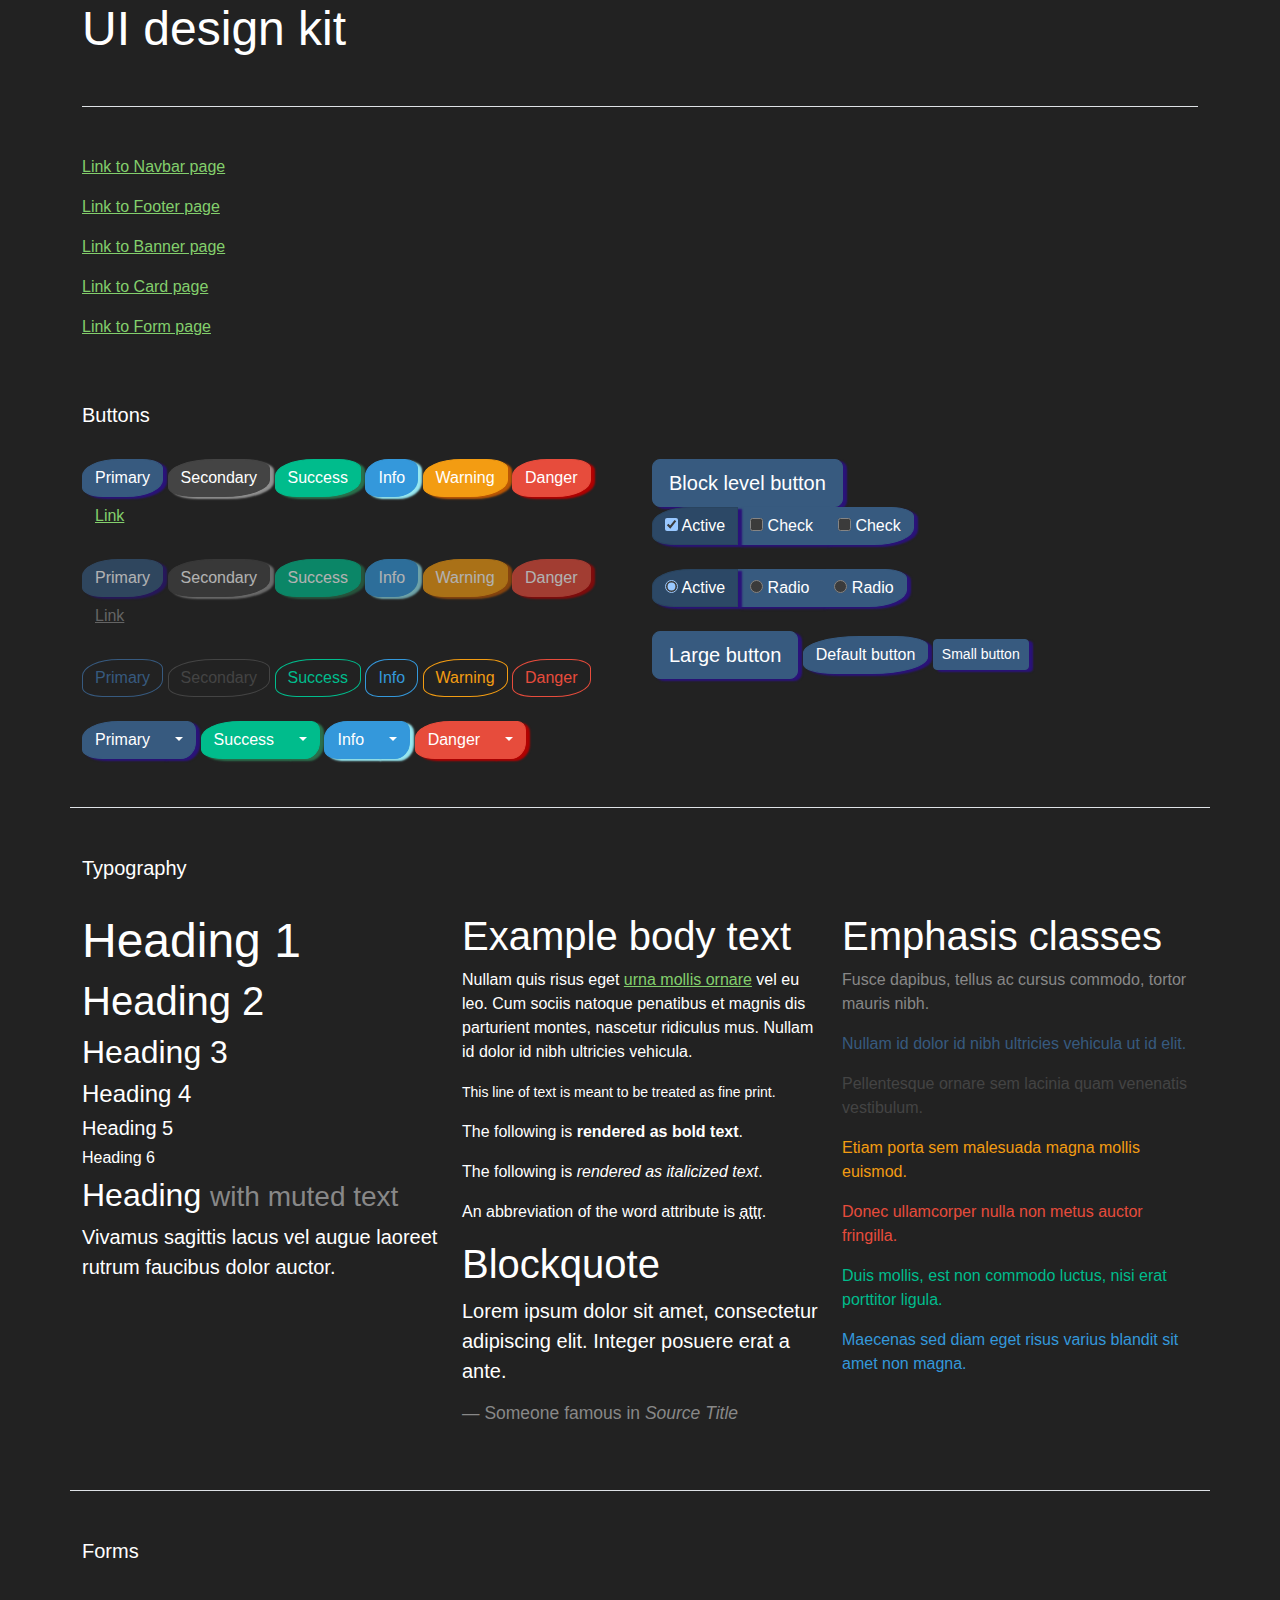
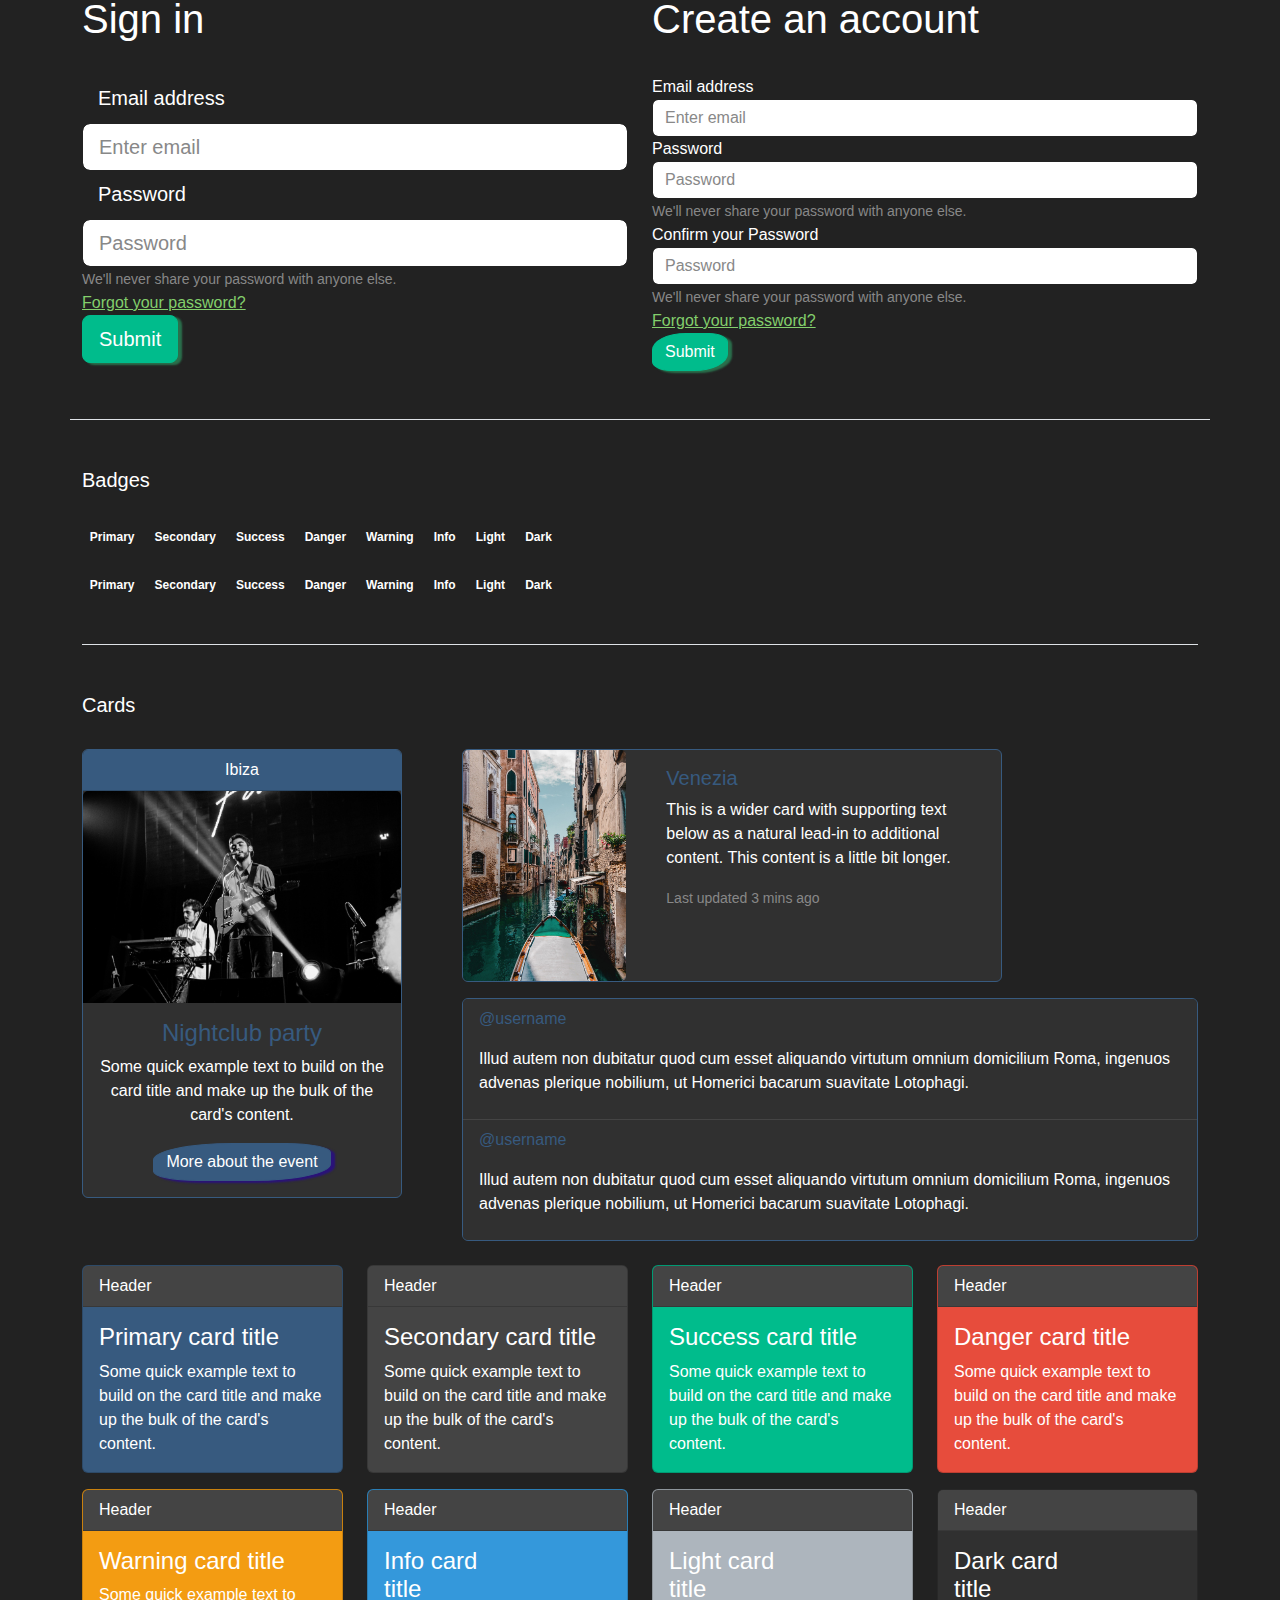
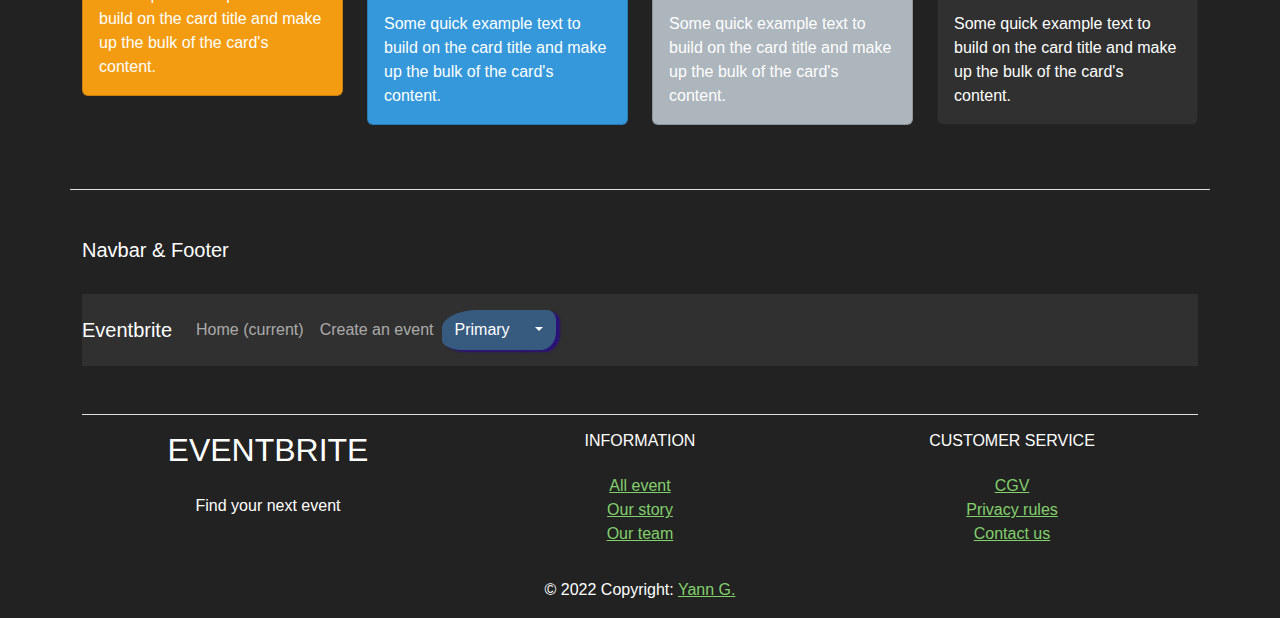
==== view/index.html @ db63cd7d "pushh" ====
<!DOCTYPE html>
<html>
  <head>
    <meta charset="utf-8">
    <meta name="viewport" content="width=device-width, initial-scale=1, shrink-to-fit=no">

    <link rel="stylesheet" href="../style/bootstrap.css">
    
    <script src="https://code.jquery.com/jquery-3.5.1.slim.min.js" integrity="sha384-DfXdz2htPH0lsSSs5nCTpuj/zy4C+OGpamoFVy38MVBnE+IbbVYUew+OrCXaRkfj" crossorigin="anonymous"></script>
    <script src="https://cdn.jsdelivr.net/npm/bootstrap@4.5.3/dist/js/bootstrap.bundle.min.js" integrity="sha384-ho+j7jyWK8fNQe+A12Hb8AhRq26LrZ/JpcUGGOn+Y7RsweNrtN/tE3MoK7ZeZDyx" crossorigin="anonymous"></script>
  </head>
  <body>
    <div class="container">
      <h1 class="border-bottom pb-5 mb-5">UI design kit</h1>

      <div class="row">
        <ul><a href="../view/navbar.html">Link to Navbar page</a></ul>
        <ul><a href="../view/footer.html">Link to Footer page</a></ul>
        <ul><a href="../view/banner.html">Link to Banner page</a></ul>
        <ul><a href="../view/card.html">Link to Card page</a></ul>
        <ul><a href="../view/authentification_form.html">Link to Form page</a></ul>
      </div><br><br>

      <h5>Buttons</h5><br>
      <div class="row border-bottom pb-5 mb-5">
        <div id="button" class="col-6">
              <button type="button" class="btn btn-primary">Primary</button>
              <button type="button" class="btn btn-secondary">Secondary</button>
              <button type="button" class="btn btn-success">Success</button>
              <button type="button" class="btn btn-info">Info</button>
              <button type="button" class="btn btn-warning">Warning</button>
              <button type="button" class="btn btn-danger">Danger</button>
              <button type="button" class="btn btn-link">Link</button>

              <br><br>

              <button type="button" class="btn btn-primary disabled">Primary</button>
              <button type="button" class="btn btn-secondary disabled">Secondary</button>
              <button type="button" class="btn btn-success disabled">Success</button>
              <button type="button" class="btn btn-info disabled">Info</button>
              <button type="button" class="btn btn-warning disabled">Warning</button>
              <button type="button" class="btn btn-danger disabled">Danger</button>
              <button type="button" class="btn btn-link disabled">Link</button>

              <br><br>

              <button type="button" class="btn btn-outline-primary">Primary</button>
              <button type="button" class="btn btn-outline-secondary">Secondary</button>
              <button type="button" class="btn btn-outline-success">Success</button>
              <button type="button" class="btn btn-outline-info">Info</button>
              <button type="button" class="btn btn-outline-warning">Warning</button>
              <button type="button" class="btn btn-outline-danger">Danger</button>

              <br><br>

              <div class="btn-group" role="group" aria-label="Button group with nested dropdown">
                <button type="button" class="btn btn-primary">Primary</button>
                <div class="btn-group" role="group">
                  <button id="btnGroupDrop1" type="button" class="btn btn-primary dropdown-toggle" data-toggle="dropdown" aria-haspopup="true" aria-expanded="false"></button>
                  <div class="dropdown-menu" aria-labelledby="btnGroupDrop1">
                    <a class="dropdown-item" href="#">Dropdown link</a>
                    <a class="dropdown-item" href="#">Dropdown link</a>
                  </div>
                </div>
              </div>
              
              <div class="btn-group" role="group" aria-label="Button group with nested dropdown">
                <button type="button" class="btn btn-success">Success</button>
                <div class="btn-group" role="group">
                  <button id="btnGroupDrop2" type="button" class="btn btn-success dropdown-toggle" data-toggle="dropdown" aria-haspopup="true" aria-expanded="false"></button>
                  <div class="dropdown-menu" aria-labelledby="btnGroupDrop2">
                    <a class="dropdown-item" href="#">Dropdown link</a>
                    <a class="dropdown-item" href="#">Dropdown link</a>
                  </div>
                </div>
              </div>
              
              <div class="btn-group" role="group" aria-label="Button group with nested dropdown">
                <button type="button" class="btn btn-info">Info</button>
                <div class="btn-group" role="group">
                  <button id="btnGroupDrop3" type="button" class="btn btn-info dropdown-toggle" data-toggle="dropdown" aria-haspopup="true" aria-expanded="false"></button>
                  <div class="dropdown-menu" aria-labelledby="btnGroupDrop3">
                    <a class="dropdown-item" href="#">Dropdown link</a>
                    <a class="dropdown-item" href="#">Dropdown link</a>
                  </div>
                </div>
              </div>
              
              <div class="btn-group" role="group" aria-label="Button group with nested dropdown">
                <button type="button" class="btn btn-danger">Danger</button>
                <div class="btn-group" role="group">
                  <button id="btnGroupDrop4" type="button" class="btn btn-danger dropdown-toggle" data-toggle="dropdown" aria-haspopup="true" aria-expanded="false"></button>
                  <div class="dropdown-menu" aria-labelledby="btnGroupDrop4">
                    <a class="dropdown-item" href="#">Dropdown link</a>
                    <a class="dropdown-item" href="#">Dropdown link</a>
                  </div>
                </div>
              </div>

              <br>
        </div>

        <div id="button" class="col-6">
          <button type="button" class="btn btn-primary btn-lg btn-block">Block level button</button><br>

          <div class="btn-group btn-group-toggle" data-toggle="buttons">
            <label class="btn btn-primary active">
              <input type="checkbox" checked="" autocomplete="off"> Active
            </label>
            <label class="btn btn-primary">
              <input type="checkbox" autocomplete="off"> Check
            </label>
            <label class="btn btn-primary">
              <input type="checkbox" autocomplete="off"> Check
            </label>
          </div><br><br>

          <div class="btn-group btn-group-toggle" data-toggle="buttons">
            <label class="btn btn-primary active">
              <input type="radio" name="options" id="option1" autocomplete="off" checked=""> Active
            </label>
            <label class="btn btn-primary">
              <input type="radio" name="options" id="option2" autocomplete="off"> Radio
            </label>
            <label class="btn btn-primary">
              <input type="radio" name="options" id="option3" autocomplete="off"> Radio
            </label>
          </div><br><br>

          <button type="button" class="btn btn-primary btn-lg">Large button</button>
              <button type="button" class="btn btn-primary">Default button</button>
              <button type="button" class="btn btn-primary btn-sm">Small button</button>


        </div>
      </div>

      <h5>Typography</h5><br>
      <div class="row border-bottom pb-5 mb-5">
        <div class="col-4">
          <h1>Heading 1</h1>
          <h2>Heading 2</h2>
          <h3>Heading 3</h3>
          <h4>Heading 4</h4>
          <h5>Heading 5</h5>
          <h6>Heading 6</h6>
          <h3>Heading <small class="text-muted">with muted text</small></h3>
          <p class="lead">Vivamus sagittis lacus vel augue laoreet rutrum faucibus dolor auctor.</p>
        </div>

        <div class="col-4">
          <h2>Example body text</h2>
          <p>Nullam quis risus eget <a href="#">urna mollis ornare</a> vel eu leo. Cum sociis natoque penatibus et magnis dis parturient montes, nascetur ridiculus mus. Nullam id dolor id nibh ultricies vehicula.</p>
          <p><small>This line of text is meant to be treated as fine print.</small></p>
          <p>The following is <strong>rendered as bold text</strong>.</p>
          <p>The following is <em>rendered as italicized text</em>.</p>
          <p>An abbreviation of the word attribute is <abbr title="attribute">attr</abbr>.</p>

          <h2>Blockquote</h2>
          <blockquote class="blockquote">
            <p class="mb-0">Lorem ipsum dolor sit amet, consectetur adipiscing elit. Integer posuere erat a ante.</p><br>
            <footer class="blockquote-footer">Someone famous in <cite title="Source Title">Source Title</cite></footer>
          </blockquote>
        </div>

        <div class="col-4">
          <h2>Emphasis classes</h2>
          <p class="text-muted">Fusce dapibus, tellus ac cursus commodo, tortor mauris nibh.</p>
          <p class="text-primary">Nullam id dolor id nibh ultricies vehicula ut id elit.</p>
          <p class="text-secondary">Pellentesque ornare sem lacinia quam venenatis vestibulum.</p>
          <p class="text-warning">Etiam porta sem malesuada magna mollis euismod.</p>
          <p class="text-danger">Donec ullamcorper nulla non metus auctor fringilla.</p>
          <p class="text-success">Duis mollis, est non commodo luctus, nisi erat porttitor ligula.</p>
          <p class="text-info">Maecenas sed diam eget risus varius blandit sit amet non magna.</p>
        </div>
      </div>

      <h5>Forms</h5><br>
      <div class="row border-bottom pb-5 mb-5">
        <form class="col-6">
          <h2>Sign in</h2><br>
            <fieldset>
              <div class="form-group">
                <label for="exampleInputEmail1" class="form-control-lg">Email address</label>
                <input type="email" class="form-control form-control-lg" id="exampleInputEmail1" aria-describedby="emailHelp" placeholder="Enter email">
              </div>
              <div class="form-group">
                <label for="exampleInputPassword1" class="form-control-lg">Password</label>
                <input type="password" class="form-control form-control-lg" id="exampleInputPassword1" placeholder="Password">
                <small id="emailHelp" class="form-text text-muted">We'll never share your password with anyone else.</small>
              </div>
              <div class="form-group">
                <a href="#!">Forgot your password?</a>
              </div>
              <div class="form-group">
              <button type="submit" class="btn btn-success btn-lg">Submit</button>
              </div>
            </fieldset>
          </form>

          <form class="col-6">
            <h2>Create an account</h2><br>
              <fieldset>
                <div class="form-group">
                  <label for="exampleInputEmail1">Email address</label>
                  <input type="email" class="form-control form-control" id="exampleInputEmail1" aria-describedby="emailHelp" placeholder="Enter email">
                </div>
                <div class="form-group">
                  <label for="exampleInputPassword1">Password</label>
                  <input type="password" class="form-control form-control" id="exampleInputPassword1" placeholder="Password">
                  <small id="emailHelp" class="form-text text-muted">We'll never share your password with anyone else.</small>
                </div>

                <div class="form-group">
                  <label for="exampleInputPassword1">Confirm your Password</label>
                  <input type="password" class="form-control form-control" id="exampleInputPassword1" placeholder="Password">
                  <small id="emailHelp" class="form-text text-muted">We'll never share your password with anyone else.</small>
                </div>

                <div class="form-group">
                  <a href="#!">Forgot your password?</a>
                </div>
                <div class="form-group">
                <button type="submit" class="btn btn-success">Submit</button>
                </div>
              </fieldset>
            </form>
      </div>

      <h5>Badges</h5><br>
      <div class="border-bottom pb-5 mb-5">
        <span class="badge badge-primary">Primary</span>
        <span class="badge badge-secondary">Secondary</span>
        <span class="badge badge-success">Success</span>
        <span class="badge badge-danger">Danger</span>
        <span class="badge badge-warning">Warning</span>
        <span class="badge badge-info">Info</span>
        <span class="badge badge-light">Light</span>
        <span class="badge badge-dark">Dark</span>

        <br><br>

        <span class="badge badge-pill badge-primary">Primary</span>
        <span class="badge badge-pill badge-secondary">Secondary</span>
        <span class="badge badge-pill badge-success">Success</span>
        <span class="badge badge-pill badge-danger">Danger</span>
        <span class="badge badge-pill badge-warning">Warning</span>
        <span class="badge badge-pill badge-info">Info</span>
        <span class="badge badge-pill badge-light">Light</span>
        <span class="badge badge-pill badge-dark">Dark</span>
      </div>

      <h5>Cards</h5><br>
      <div class="row">
        <div class="col-4">
          <div class="card text-white border-primary text-center mb-3" style="max-width: 20rem;">
            <div class="card-header bg-primary">Ibiza</div>
            <img class="card-img-top" src="../images/card-img2.jpg" alt="Card image cap">
            <div class="card-body">
              <h4 class="card-title text-primary">Nightclub party</h4>
              <p class="card-text">Some quick example text to build on the card title and make up the bulk of the card's content.</p>
              <button class="btn btn-primary">More about the event</button>
            </div>
          </div>
        </div>
        <div class="col-8">
          <div class="card border-primary mb-3" style="max-width: 540px;">
            <div class="row no-gutters">
              <div class="col-md-4">
                <img src="../images/venice-2845272_1920.jpg" class="card-img" alt="...">
              </div>
              <div class="col-md-8">
                <div class="card-body">
                  <h5 class="card-title text-primary">Venezia</h5>
                  <p class="card-text">This is a wider card with supporting text below as a natural lead-in to additional content. This content is a little bit longer.</p>
                  <p class="card-text"><small class="text-muted">Last updated 3 mins ago</small></p>
                </div>
              </div>
            </div>
          </div>
          <div class="card border-primary" style="width: 100%;">
            <ul class="list-group list-group-flush">
              <li class="list-group-item">         
                <p class="text-primary font-weight-bold">@username</p>
                <p class="pl-5 pr-5">Illud autem non dubitatur quod cum esset aliquando virtutum omnium domicilium Roma, ingenuos advenas plerique nobilium, ut Homerici bacarum suavitate Lotophagi.</p>
              </li>
    
              <li class="list-group-item">         
                <p class="text-primary font-weight-bold">@username</p>
                <p class="pl-5 pr-5">Illud autem non dubitatur quod cum esset aliquando virtutum omnium domicilium Roma, ingenuos advenas plerique nobilium, ut Homerici bacarum suavitate Lotophagi.</p>
              </li>
              
            </ul>
          </div><br>
        </div>
      </div>
      <div class="row">
        <div class="col-3">
          <div class="card text-white bg-primary mb-3" style="max-width: 20rem;">
            <div class="card-header">Header</div>
            <div class="card-body">
              <h4 class="card-title">Primary card title</h4>
              <p class="card-text">Some quick example text to build on the card title and make up the bulk of the card's content.</p>
            </div>
          </div>
        </div>
        <div class="col-3">
          <div class="card text-white bg-secondary mb-3" style="max-width: 20rem;">
            <div class="card-header">Header</div>
            <div class="card-body">
              <h4 class="card-title">Secondary card title</h4>
              <p class="card-text">Some quick example text to build on the card title and make up the bulk of the card's content.</p>
            </div>
          </div>
        </div>
        <div class="col-3">
          <div class="card text-white bg-success mb-3" style="max-width: 20rem;">
            <div class="card-header">Header</div>
            <div class="card-body">
              <h4 class="card-title">Success card title</h4>
              <p class="card-text">Some quick example text to build on the card title and make up the bulk of the card's content.</p>
            </div>
          </div>
        </div>
        <div class="col-3">
          <div class="card text-white bg-danger mb-3" style="max-width: 20rem;">
            <div class="card-header">Header</div>
            <div class="card-body">
              <h4 class="card-title">Danger card title</h4>
              <p class="card-text">Some quick example text to build on the card title and make up the bulk of the card's content.</p>
            </div>
          </div>
        </div>
      </div>
      <div class="row border-bottom pb-5 mb-5">
        <div class="col-3">
          <div class="card text-white bg-warning mb-3" style="max-width: 20rem;">
            <div class="card-header">Header</div>
            <div class="card-body">
              <h4 class="card-title">Warning card title</h4>
              <p class="card-text">Some quick example text to build on the card title and make up the bulk of the card's content.</p>
            </div>
          </div>
        </div>
        <div class="col-3">
          <div class="card text-white bg-info mb-3" style="max-width: 20rem;">
            <div class="card-header">Header</div>
            <div class="card-body">
              <h4 class="card-title">Info card<br> title</h4>
              <p class="card-text">Some quick example text to build on the card title and make up the bulk of the card's content.</p>
            </div>
          </div>
        </div>
        <div class="col-3">
          <div class="card bg-light mb-3" style="max-width: 20rem;">
            <div class="card-header">Header</div>
            <div class="card-body">
              <h4 class="card-title">Light card <br>title</h4>
              <p class="card-text">Some quick example text to build on the card title and make up the bulk of the card's content.</p>
            </div>
          </div>
        </div>
        <div class="col-3">
          <div class="card text-white bg-dark mb-3" style="max-width: 20rem;">
            <div class="card-header">Header</div>
            <div class="card-body">
              <h4 class="card-title">Dark card <br>title</h4>
              <p class="card-text">Some quick example text to build on the card title and make up the bulk of the card's content.</p>
            </div>
          </div>
        </div>
      </div>

      <h5>Navbar & Footer</h5><br>
      <div>
        <nav class="navbar sticky-top navbar-expand-lg navbar-dark bg-dark">
          <a class="navbar-brand ml-5" href="#">Eventbrite</a>
          <button class="navbar-toggler" type="button" data-toggle="collapse" data-target="#navbarColor02" aria-controls="navbarColor02" aria-expanded="false" aria-label="Toggle navigation">
            <span class="navbar-toggler-icon"></span>
          </button>
        
          <div class="collapse navbar-collapse" id="navbarColor02">
            <ul class="navbar-nav ml-auto mr-5 ">
              <li class="nav-item active ">
                <a class="nav-link ml-4" href="#">Home
                  <span class="sr-only">(current)</span>
                </a>
              </li>
              <li class="nav-bar">
                <a class="nav-link ml-4" href="#">Create an event</a>
              </li>
     
              <div class="btn-group ml-4" role="group" aria-label="Button group with nested dropdown">
                <button type="button" class="btn btn-primary  ">Primary</button>
                <div class="btn-group" role="group">
                  <button id="btnGroupDrop1" type="button" class="btn btn-primary dropdown-toggle" data-toggle="dropdown" aria-haspopup="true" aria-expanded="false"></button>
                  <div class="dropdown-menu dropdown-menu-right" aria-labelledby="btnGroupDrop1">
                    <a class="dropdown-item" href="#">Login</a>
                    <a class="dropdown-item" href="#">Create an account</a>
                  </div>
                </div>
              </div>
            </ul>
          </div>
        </nav>
        
        <br><br>

        <footer class="page-footer font-small indigo border-top">

          <div class="container text-center text-md-left">
            <div class="row">
              <hr class="clearfix w-100 d-md-none">
        
              <div class="col-md-3 mx-auto text-center">
                <h3 class="font-weight-bold text-uppercase mt-3 mb-4">EVENTBRITE</h3>
                <blockquote>Find your next event</blockquote>
              </div>
        
              <hr class="clearfix w-100 d-md-none">
        
              <div class="col-md-3 mx-auto">
                <h6 class="font-weight-bold text-uppercase mt-3 mb-4">Information</h6>
        
                <ul class="list-unstyled">
                  <li>
                    <a href="#!">All event</a>
                  </li>
                  <li>
                    <a href="#!">Our story</a>
                  </li>
                  <li>
                    <a href="#!">Our team</a>
                  </li>
                </ul>
        
              </div>
        
        
              <hr class="clearfix w-100 d-md-none">
        
        
              <div class="col-md-3 mx-auto">
        
                <h6 class="font-weight-bold text-uppercase mt-3 mb-4">Customer service</h6>
        
                <ul class="list-unstyled">
                  <li>
                    <a href="#!">CGV</a>
                  </li>
                  <li>
                    <a href="#!">Privacy rules</a>
                  </li>
                  <li>
                    <a href="#!">Contact us</a>
                  </li>
                </ul>
        
              </div>
            </div>
          </div>
        
          <div class="footer-copyright text-center py-3">© 2022 Copyright:
            <a href="https://mdbootstrap.com/"> Yann G.</a>
          </div>
        
        </footer>
      </div>
    </div>


  </body>
</html>
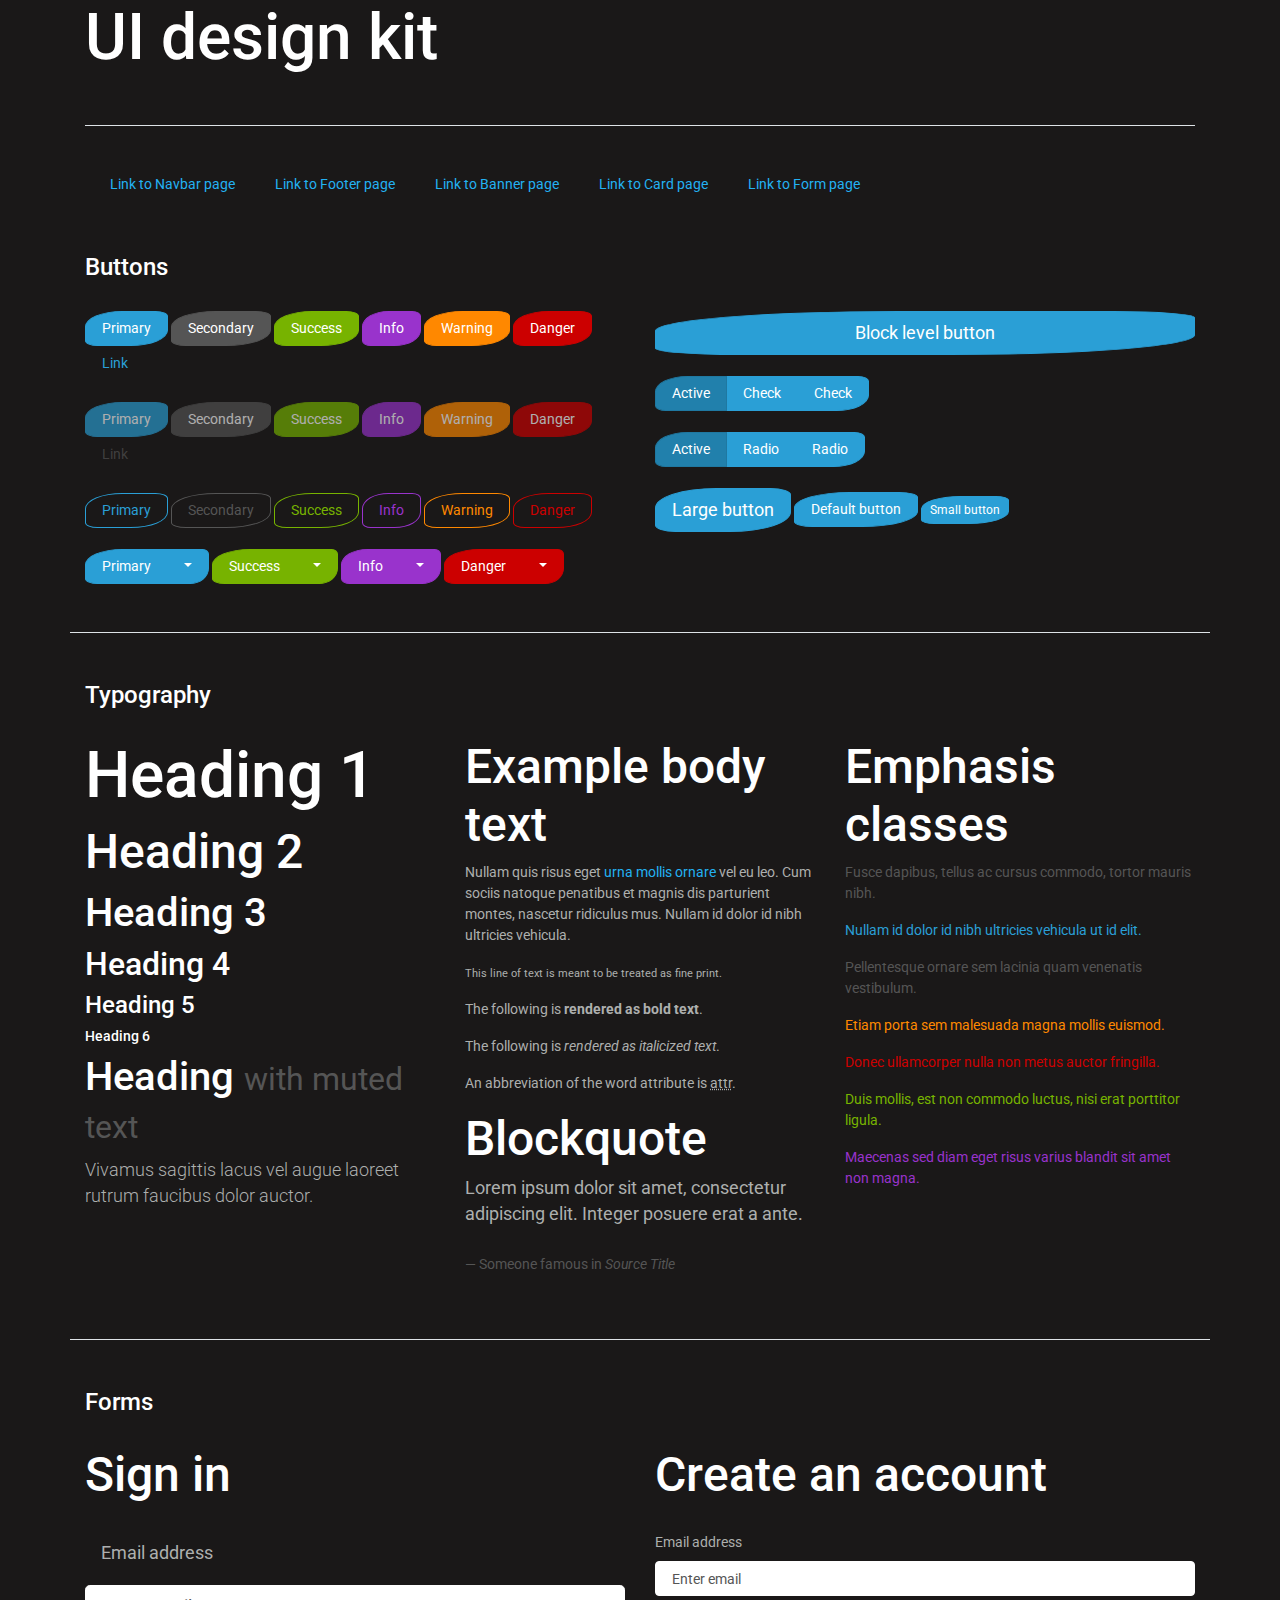
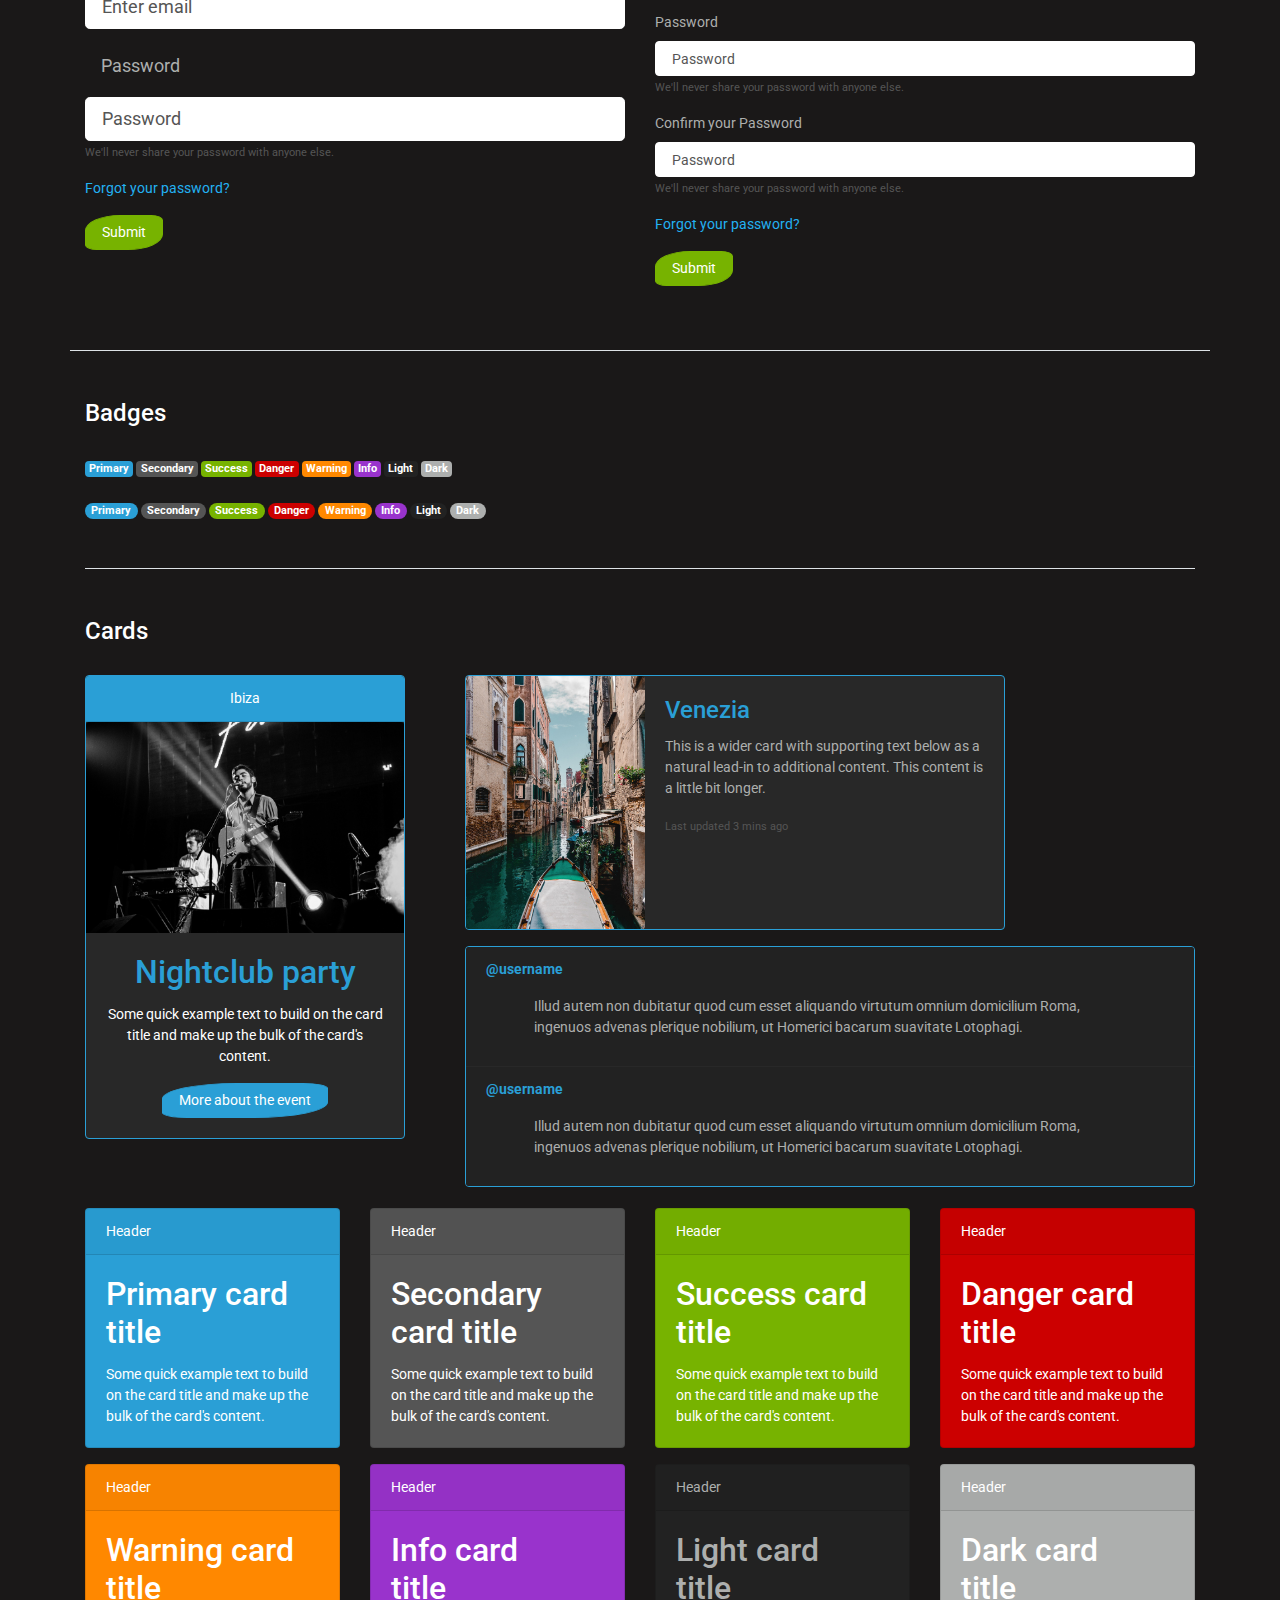
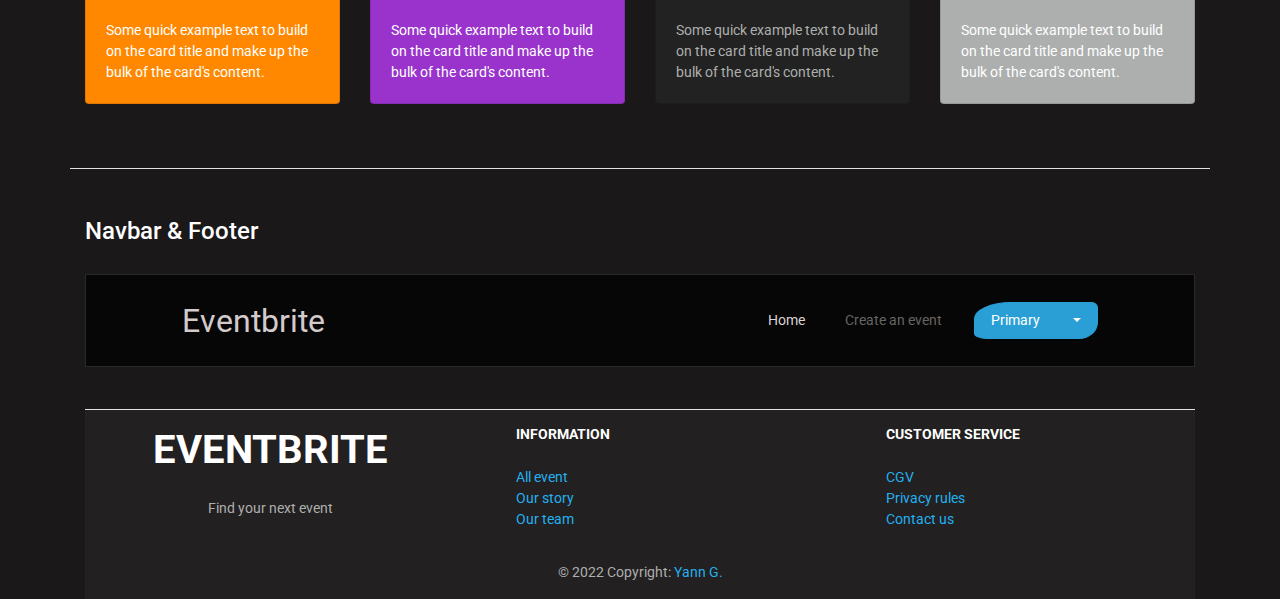
==== commit c33a14f5: "pushh" ====
--- a/view/index.html
+++ b/view/index.html
@@ -1,473 +1,502 @@
 <!DOCTYPE html>
 <html>
-  <head>
-    <meta charset="utf-8">
-    <meta name="viewport" content="width=device-width, initial-scale=1, shrink-to-fit=no">
-
-    <link rel="stylesheet" href="../style/bootstrap.css">
-    
-    <script src="https://code.jquery.com/jquery-3.5.1.slim.min.js" integrity="sha384-DfXdz2htPH0lsSSs5nCTpuj/zy4C+OGpamoFVy38MVBnE+IbbVYUew+OrCXaRkfj" crossorigin="anonymous"></script>
-    <script src="https://cdn.jsdelivr.net/npm/bootstrap@4.5.3/dist/js/bootstrap.bundle.min.js" integrity="sha384-ho+j7jyWK8fNQe+A12Hb8AhRq26LrZ/JpcUGGOn+Y7RsweNrtN/tE3MoK7ZeZDyx" crossorigin="anonymous"></script>
-  </head>
-  <body>
-    <div class="container">
-      <h1 class="border-bottom pb-5 mb-5">UI design kit</h1>
-
-      <div class="row">
-        <ul><a href="../view/navbar.html">Link to Navbar page</a></ul>
-        <ul><a href="../view/footer.html">Link to Footer page</a></ul>
-        <ul><a href="../view/banner.html">Link to Banner page</a></ul>
-        <ul><a href="../view/card.html">Link to Card page</a></ul>
-        <ul><a href="../view/authentification_form.html">Link to Form page</a></ul>
-      </div><br><br>
-
-      <h5>Buttons</h5><br>
-      <div class="row border-bottom pb-5 mb-5">
-        <div id="button" class="col-6">
-              <button type="button" class="btn btn-primary">Primary</button>
-              <button type="button" class="btn btn-secondary">Secondary</button>
-              <button type="button" class="btn btn-success">Success</button>
-              <button type="button" class="btn btn-info">Info</button>
-              <button type="button" class="btn btn-warning">Warning</button>
-              <button type="button" class="btn btn-danger">Danger</button>
-              <button type="button" class="btn btn-link">Link</button>
-
-              <br><br>
-
-              <button type="button" class="btn btn-primary disabled">Primary</button>
-              <button type="button" class="btn btn-secondary disabled">Secondary</button>
-              <button type="button" class="btn btn-success disabled">Success</button>
-              <button type="button" class="btn btn-info disabled">Info</button>
-              <button type="button" class="btn btn-warning disabled">Warning</button>
-              <button type="button" class="btn btn-danger disabled">Danger</button>
-              <button type="button" class="btn btn-link disabled">Link</button>
-
-              <br><br>
-
-              <button type="button" class="btn btn-outline-primary">Primary</button>
-              <button type="button" class="btn btn-outline-secondary">Secondary</button>
-              <button type="button" class="btn btn-outline-success">Success</button>
-              <button type="button" class="btn btn-outline-info">Info</button>
-              <button type="button" class="btn btn-outline-warning">Warning</button>
-              <button type="button" class="btn btn-outline-danger">Danger</button>
-
-              <br><br>
-
-              <div class="btn-group" role="group" aria-label="Button group with nested dropdown">
-                <button type="button" class="btn btn-primary">Primary</button>
-                <div class="btn-group" role="group">
-                  <button id="btnGroupDrop1" type="button" class="btn btn-primary dropdown-toggle" data-toggle="dropdown" aria-haspopup="true" aria-expanded="false"></button>
-                  <div class="dropdown-menu" aria-labelledby="btnGroupDrop1">
-                    <a class="dropdown-item" href="#">Dropdown link</a>
-                    <a class="dropdown-item" href="#">Dropdown link</a>
-                  </div>
+
+<head>
+  <meta charset="utf-8">
+  <meta name="viewport" content="width=device-width, initial-scale=1, shrink-to-fit=no">
+
+  <link rel="stylesheet" href="../style/bootswatch.css">
+
+  <script src="https://code.jquery.com/jquery-3.5.1.slim.min.js"
+    integrity="sha384-DfXdz2htPH0lsSSs5nCTpuj/zy4C+OGpamoFVy38MVBnE+IbbVYUew+OrCXaRkfj"
+    crossorigin="anonymous"></script>
+  <script src="https://cdn.jsdelivr.net/npm/bootstrap@4.5.3/dist/js/bootstrap.bundle.min.js"
+    integrity="sha384-ho+j7jyWK8fNQe+A12Hb8AhRq26LrZ/JpcUGGOn+Y7RsweNrtN/tE3MoK7ZeZDyx"
+    crossorigin="anonymous"></script>
+</head>
+
+<body>
+  <div class="container">
+    <h1 class="border-bottom pb-5 mb-5">UI design kit</h1>
+
+    <div class="row">
+      <ul><a href="../view/navbar.html">Link to Navbar page</a></ul>
+      <ul><a href="../view/footer.html">Link to Footer page</a></ul>
+      <ul><a href="../view/banner.html">Link to Banner page</a></ul>
+      <ul><a href="../view/card.html">Link to Card page</a></ul>
+      <ul><a href="../view/authentification_form.html">Link to Form page</a></ul>
+    </div><br><br>
+
+    <h5>Buttons</h5><br>
+    <div class="row border-bottom pb-5 mb-5">
+      <div id="button" class="col-6">
+        <button type="button" class="btn btn-primary">Primary</button>
+        <button type="button" class="btn btn-secondary">Secondary</button>
+        <button type="button" class="btn btn-success">Success</button>
+        <button type="button" class="btn btn-info">Info</button>
+        <button type="button" class="btn btn-warning">Warning</button>
+        <button type="button" class="btn btn-danger">Danger</button>
+        <button type="button" class="btn btn-link">Link</button>
+
+        <br><br>
+
+        <button type="button" class="btn btn-primary disabled">Primary</button>
+        <button type="button" class="btn btn-secondary disabled">Secondary</button>
+        <button type="button" class="btn btn-success disabled">Success</button>
+        <button type="button" class="btn btn-info disabled">Info</button>
+        <button type="button" class="btn btn-warning disabled">Warning</button>
+        <button type="button" class="btn btn-danger disabled">Danger</button>
+        <button type="button" class="btn btn-link disabled">Link</button>
+
+        <br><br>
+
+        <button type="button" class="btn btn-outline-primary">Primary</button>
+        <button type="button" class="btn btn-outline-secondary">Secondary</button>
+        <button type="button" class="btn btn-outline-success">Success</button>
+        <button type="button" class="btn btn-outline-info">Info</button>
+        <button type="button" class="btn btn-outline-warning">Warning</button>
+        <button type="button" class="btn btn-outline-danger">Danger</button>
+
+        <br><br>
+
+        <div class="btn-group" role="group" aria-label="Button group with nested dropdown">
+          <button type="button" class="btn btn-primary">Primary</button>
+          <div class="btn-group" role="group">
+            <button id="btnGroupDrop1" type="button" class="btn btn-primary dropdown-toggle" data-toggle="dropdown"
+              aria-haspopup="true" aria-expanded="false"></button>
+            <div class="dropdown-menu" aria-labelledby="btnGroupDrop1">
+              <a class="dropdown-item" href="#">Dropdown link</a>
+              <a class="dropdown-item" href="#">Dropdown link</a>
+            </div>
+          </div>
+        </div>
+
+        <div class="btn-group" role="group" aria-label="Button group with nested dropdown">
+          <button type="button" class="btn btn-success">Success</button>
+          <div class="btn-group" role="group">
+            <button id="btnGroupDrop2" type="button" class="btn btn-success dropdown-toggle" data-toggle="dropdown"
+              aria-haspopup="true" aria-expanded="false"></button>
+            <div class="dropdown-menu" aria-labelledby="btnGroupDrop2">
+              <a class="dropdown-item" href="#">Dropdown link</a>
+              <a class="dropdown-item" href="#">Dropdown link</a>
+            </div>
+          </div>
+        </div>
+
+        <div class="btn-group" role="group" aria-label="Button group with nested dropdown">
+          <button type="button" class="btn btn-info">Info</button>
+          <div class="btn-group" role="group">
+            <button id="btnGroupDrop3" type="button" class="btn btn-info dropdown-toggle" data-toggle="dropdown"
+              aria-haspopup="true" aria-expanded="false"></button>
+            <div class="dropdown-menu" aria-labelledby="btnGroupDrop3">
+              <a class="dropdown-item" href="#">Dropdown link</a>
+              <a class="dropdown-item" href="#">Dropdown link</a>
+            </div>
+          </div>
+        </div>
+
+        <div class="btn-group" role="group" aria-label="Button group with nested dropdown">
+          <button type="button" class="btn btn-danger">Danger</button>
+          <div class="btn-group" role="group">
+            <button id="btnGroupDrop4" type="button" class="btn btn-danger dropdown-toggle" data-toggle="dropdown"
+              aria-haspopup="true" aria-expanded="false"></button>
+            <div class="dropdown-menu" aria-labelledby="btnGroupDrop4">
+              <a class="dropdown-item" href="#">Dropdown link</a>
+              <a class="dropdown-item" href="#">Dropdown link</a>
+            </div>
+          </div>
+        </div>
+
+        <br>
+      </div>
+
+      <div id="button" class="col-6">
+        <button type="button" class="btn btn-primary btn-lg btn-block">Block level button</button><br>
+
+        <div class="btn-group btn-group-toggle" data-toggle="buttons">
+          <label class="btn btn-primary active">
+            <input type="checkbox" checked="" autocomplete="off"> Active
+          </label>
+          <label class="btn btn-primary">
+            <input type="checkbox" autocomplete="off"> Check
+          </label>
+          <label class="btn btn-primary">
+            <input type="checkbox" autocomplete="off"> Check
+          </label>
+        </div><br><br>
+
+        <div class="btn-group btn-group-toggle" data-toggle="buttons">
+          <label class="btn btn-primary active">
+            <input type="radio" name="options" id="option1" autocomplete="off" checked=""> Active
+          </label>
+          <label class="btn btn-primary">
+            <input type="radio" name="options" id="option2" autocomplete="off"> Radio
+          </label>
+          <label class="btn btn-primary">
+            <input type="radio" name="options" id="option3" autocomplete="off"> Radio
+          </label>
+        </div><br><br>
+
+        <button type="button" class="btn btn-primary btn-lg">Large button</button>
+        <button type="button" class="btn btn-primary">Default button</button>
+        <button type="button" class="btn btn-primary btn-sm">Small button</button>
+
+
+      </div>
+    </div>
+
+    <h5>Typography</h5><br>
+    <div class="row border-bottom pb-5 mb-5">
+      <div class="col-4">
+        <h1>Heading 1</h1>
+        <h2>Heading 2</h2>
+        <h3>Heading 3</h3>
+        <h4>Heading 4</h4>
+        <h5>Heading 5</h5>
+        <h6>Heading 6</h6>
+        <h3>Heading <small class="text-muted">with muted text</small></h3>
+        <p class="lead">Vivamus sagittis lacus vel augue laoreet rutrum faucibus dolor auctor.</p>
+      </div>
+
+      <div class="col-4">
+        <h2>Example body text</h2>
+        <p>Nullam quis risus eget <a href="#">urna mollis ornare</a> vel eu leo. Cum sociis natoque penatibus et magnis
+          dis parturient montes, nascetur ridiculus mus. Nullam id dolor id nibh ultricies vehicula.</p>
+        <p><small>This line of text is meant to be treated as fine print.</small></p>
+        <p>The following is <strong>rendered as bold text</strong>.</p>
+        <p>The following is <em>rendered as italicized text</em>.</p>
+        <p>An abbreviation of the word attribute is <abbr title="attribute">attr</abbr>.</p>
+
+        <h2>Blockquote</h2>
+        <blockquote class="blockquote">
+          <p class="mb-0">Lorem ipsum dolor sit amet, consectetur adipiscing elit. Integer posuere erat a ante.</p><br>
+          <footer class="blockquote-footer">Someone famous in <cite title="Source Title">Source Title</cite></footer>
+        </blockquote>
+      </div>
+
+      <div class="col-4">
+        <h2>Emphasis classes</h2>
+        <p class="text-muted">Fusce dapibus, tellus ac cursus commodo, tortor mauris nibh.</p>
+        <p class="text-primary">Nullam id dolor id nibh ultricies vehicula ut id elit.</p>
+        <p class="text-secondary">Pellentesque ornare sem lacinia quam venenatis vestibulum.</p>
+        <p class="text-warning">Etiam porta sem malesuada magna mollis euismod.</p>
+        <p class="text-danger">Donec ullamcorper nulla non metus auctor fringilla.</p>
+        <p class="text-success">Duis mollis, est non commodo luctus, nisi erat porttitor ligula.</p>
+        <p class="text-info">Maecenas sed diam eget risus varius blandit sit amet non magna.</p>
+      </div>
+    </div>
+
+    <h5>Forms</h5><br>
+    <div class="row border-bottom pb-5 mb-5">
+      <form class="col-6">
+        <h2>Sign in</h2><br>
+        <fieldset>
+          <div class="form-group">
+            <label for="exampleInputEmail1" class="form-control-lg">Email address</label>
+            <input type="email" class="form-control form-control-lg" id="exampleInputEmail1"
+              aria-describedby="emailHelp" placeholder="Enter email">
+          </div>
+          <div class="form-group">
+            <label for="exampleInputPassword1" class="form-control-lg">Password</label>
+            <input type="password" class="form-control form-control-lg" id="exampleInputPassword1"
+              placeholder="Password">
+            <small id="emailHelp" class="form-text text-muted">We'll never share your password with anyone else.</small>
+          </div>
+          <div class="form-group">
+            <a href="#!">Forgot your password?</a>
+          </div>
+          <div class="form-group">
+            <button type="submit" class="btn btn-success">Submit</button>
+          </div>
+        </fieldset>
+      </form>
+
+      <form class="col-6">
+        <h2>Create an account</h2><br>
+        <fieldset>
+          <div class="form-group">
+            <label for="exampleInputEmail1">Email address</label>
+            <input type="email" class="form-control form-control" id="exampleInputEmail1" aria-describedby="emailHelp"
+              placeholder="Enter email">
+          </div>
+          <div class="form-group">
+            <label for="exampleInputPassword1">Password</label>
+            <input type="password" class="form-control form-control" id="exampleInputPassword1" placeholder="Password">
+            <small id="emailHelp" class="form-text text-muted">We'll never share your password with anyone else.</small>
+          </div>
+
+          <div class="form-group">
+            <label for="exampleInputPassword1">Confirm your Password</label>
+            <input type="password" class="form-control form-control" id="exampleInputPassword1" placeholder="Password">
+            <small id="emailHelp" class="form-text text-muted">We'll never share your password with anyone else.</small>
+          </div>
+
+          <div class="form-group">
+            <a href="#!">Forgot your password?</a>
+          </div>
+          <div class="form-group">
+            <button type="submit" class="btn btn-success">Submit</button>
+          </div>
+        </fieldset>
+      </form>
+    </div>
+
+    <h5>Badges</h5><br>
+    <div class="border-bottom pb-5 mb-5">
+      <span class="badge badge-primary">Primary</span>
+      <span class="badge badge-secondary">Secondary</span>
+      <span class="badge badge-success">Success</span>
+      <span class="badge badge-danger">Danger</span>
+      <span class="badge badge-warning">Warning</span>
+      <span class="badge badge-info">Info</span>
+      <span class="badge badge-light">Light</span>
+      <span class="badge badge-dark">Dark</span>
+
+      <br><br>
+
+      <span class="badge badge-pill badge-primary">Primary</span>
+      <span class="badge badge-pill badge-secondary">Secondary</span>
+      <span class="badge badge-pill badge-success">Success</span>
+      <span class="badge badge-pill badge-danger">Danger</span>
+      <span class="badge badge-pill badge-warning">Warning</span>
+      <span class="badge badge-pill badge-info">Info</span>
+      <span class="badge badge-pill badge-light">Light</span>
+      <span class="badge badge-pill badge-dark">Dark</span>
+    </div>
+
+    <h5>Cards</h5><br>
+    <div class="row">
+      <div class="col-4">
+        <div class="card text-white border-primary text-center mb-3" style="max-width: 20rem;">
+          <div class="card-header bg-primary">Ibiza</div>
+          <img class="card-img-top" src="../images/card-img2.jpg" alt="Card image cap">
+          <div class="card-body">
+            <h4 class="card-title text-primary">Nightclub party</h4>
+            <p class="card-text">Some quick example text to build on the card title and make up the bulk of the card's
+              content.</p>
+            <button class="btn btn-primary">More about the event</button>
+          </div>
+        </div>
+      </div>
+      <div class="col-8">
+        <div class="card border-primary mb-3" style="max-width: 540px;">
+          <div class="row no-gutters">
+            <div class="col-md-4">
+              <img src="../images/venice-2845272_1920.jpg" class="card-img" alt="...">
+            </div>
+            <div class="col-md-8">
+              <div class="card-body">
+                <h5 class="card-title text-primary">Venezia</h5>
+                <p class="card-text">This is a wider card with supporting text below as a natural lead-in to additional
+                  content. This content is a little bit longer.</p>
+                <p class="card-text"><small class="text-muted">Last updated 3 mins ago</small></p>
+              </div>
+            </div>
+          </div>
+        </div>
+        <div class="card border-primary" style="width: 100%;">
+          <ul class="list-group list-group-flush">
+            <li class="list-group-item">
+              <p class="text-primary font-weight-bold">@username</p>
+              <p class="pl-5 pr-5">Illud autem non dubitatur quod cum esset aliquando virtutum omnium domicilium Roma,
+                ingenuos advenas plerique nobilium, ut Homerici bacarum suavitate Lotophagi.</p>
+            </li>
+
+            <li class="list-group-item">
+              <p class="text-primary font-weight-bold">@username</p>
+              <p class="pl-5 pr-5">Illud autem non dubitatur quod cum esset aliquando virtutum omnium domicilium Roma,
+                ingenuos advenas plerique nobilium, ut Homerici bacarum suavitate Lotophagi.</p>
+            </li>
+
+          </ul>
+        </div><br>
+      </div>
+    </div>
+    <div class="row">
+      <div class="col-3">
+        <div class="card text-white bg-primary mb-3" style="max-width: 20rem;">
+          <div class="card-header">Header</div>
+          <div class="card-body">
+            <h4 class="card-title">Primary card title</h4>
+            <p class="card-text">Some quick example text to build on the card title and make up the bulk of the card's
+              content.</p>
+          </div>
+        </div>
+      </div>
+      <div class="col-3">
+        <div class="card text-white bg-secondary mb-3" style="max-width: 20rem;">
+          <div class="card-header">Header</div>
+          <div class="card-body">
+            <h4 class="card-title">Secondary card title</h4>
+            <p class="card-text">Some quick example text to build on the card title and make up the bulk of the card's
+              content.</p>
+          </div>
+        </div>
+      </div>
+      <div class="col-3">
+        <div class="card text-white bg-success mb-3" style="max-width: 20rem;">
+          <div class="card-header">Header</div>
+          <div class="card-body">
+            <h4 class="card-title">Success card title</h4>
+            <p class="card-text">Some quick example text to build on the card title and make up the bulk of the card's
+              content.</p>
+          </div>
+        </div>
+      </div>
+      <div class="col-3">
+        <div class="card text-white bg-danger mb-3" style="max-width: 20rem;">
+          <div class="card-header">Header</div>
+          <div class="card-body">
+            <h4 class="card-title">Danger card title</h4>
+            <p class="card-text">Some quick example text to build on the card title and make up the bulk of the card's
+              content.</p>
+          </div>
+        </div>
+      </div>
+    </div>
+    <div class="row border-bottom pb-5 mb-5">
+      <div class="col-3">
+        <div class="card text-white bg-warning mb-3" style="max-width: 20rem;">
+          <div class="card-header">Header</div>
+          <div class="card-body">
+            <h4 class="card-title">Warning card title</h4>
+            <p class="card-text">Some quick example text to build on the card title and make up the bulk of the card's
+              content.</p>
+          </div>
+        </div>
+      </div>
+      <div class="col-3">
+        <div class="card text-white bg-info mb-3" style="max-width: 20rem;">
+          <div class="card-header">Header</div>
+          <div class="card-body">
+            <h4 class="card-title">Info card<br> title</h4>
+            <p class="card-text">Some quick example text to build on the card title and make up the bulk of the card's
+              content.</p>
+          </div>
+        </div>
+      </div>
+      <div class="col-3">
+        <div class="card bg-light mb-3" style="max-width: 20rem;">
+          <div class="card-header">Header</div>
+          <div class="card-body">
+            <h4 class="card-title">Light card <br>title</h4>
+            <p class="card-text">Some quick example text to build on the card title and make up the bulk of the card's
+              content.</p>
+          </div>
+        </div>
+      </div>
+      <div class="col-3">
+        <div class="card text-white bg-dark mb-3" style="max-width: 20rem;">
+          <div class="card-header">Header</div>
+          <div class="card-body">
+            <h4 class="card-title">Dark card <br>title</h4>
+            <p class="card-text">Some quick example text to build on the card title and make up the bulk of the card's
+              content.</p>
+          </div>
+        </div>
+      </div>
+    </div>
+
+    <h5>Navbar & Footer</h5><br>
+    <div>
+      <nav class="navbar sticky-top navbar-expand-lg navbar-dark bg-dark">
+        <a class="navbar-brand ml-5" href="#">Eventbrite</a>
+        <button class="navbar-toggler" type="button" data-toggle="collapse" data-target="#navbarColor02"
+          aria-controls="navbarColor02" aria-expanded="false" aria-label="Toggle navigation">
+          <span class="navbar-toggler-icon"></span>
+        </button>
+
+        <div class="collapse navbar-collapse" id="navbarColor02">
+          <ul class="navbar-nav ml-auto mr-5 ">
+            <li class="nav-item active ">
+              <a class="nav-link ml-4" href="#">Home
+                <span class="sr-only">(current)</span>
+              </a>
+            </li>
+            <li class="nav-bar">
+              <a class="nav-link ml-4" href="#">Create an event</a>
+            </li>
+
+            <div class="btn-group ml-4" role="group" aria-label="Button group with nested dropdown">
+              <button type="button" class="btn btn-primary  ">Primary</button>
+              <div class="btn-group" role="group">
+                <button id="btnGroupDrop1" type="button" class="btn btn-primary dropdown-toggle" data-toggle="dropdown"
+                  aria-haspopup="true" aria-expanded="false"></button>
+                <div class="dropdown-menu dropdown-menu-right" aria-labelledby="btnGroupDrop1">
+                  <a class="dropdown-item" href="#">Login</a>
+                  <a class="dropdown-item" href="#">Create an account</a>
                 </div>
               </div>
-              
-              <div class="btn-group" role="group" aria-label="Button group with nested dropdown">
-                <button type="button" class="btn btn-success">Success</button>
-                <div class="btn-group" role="group">
-                  <button id="btnGroupDrop2" type="button" class="btn btn-success dropdown-toggle" data-toggle="dropdown" aria-haspopup="true" aria-expanded="false"></button>
-                  <div class="dropdown-menu" aria-labelledby="btnGroupDrop2">
-                    <a class="dropdown-item" href="#">Dropdown link</a>
-                    <a class="dropdown-item" href="#">Dropdown link</a>
-                  </div>
-                </div>
-              </div>
-              
-              <div class="btn-group" role="group" aria-label="Button group with nested dropdown">
-                <button type="button" class="btn btn-info">Info</button>
-                <div class="btn-group" role="group">
-                  <button id="btnGroupDrop3" type="button" class="btn btn-info dropdown-toggle" data-toggle="dropdown" aria-haspopup="true" aria-expanded="false"></button>
-                  <div class="dropdown-menu" aria-labelledby="btnGroupDrop3">
-                    <a class="dropdown-item" href="#">Dropdown link</a>
-                    <a class="dropdown-item" href="#">Dropdown link</a>
-                  </div>
-                </div>
-              </div>
-              
-              <div class="btn-group" role="group" aria-label="Button group with nested dropdown">
-                <button type="button" class="btn btn-danger">Danger</button>
-                <div class="btn-group" role="group">
-                  <button id="btnGroupDrop4" type="button" class="btn btn-danger dropdown-toggle" data-toggle="dropdown" aria-haspopup="true" aria-expanded="false"></button>
-                  <div class="dropdown-menu" aria-labelledby="btnGroupDrop4">
-                    <a class="dropdown-item" href="#">Dropdown link</a>
-                    <a class="dropdown-item" href="#">Dropdown link</a>
-                  </div>
-                </div>
-              </div>
-
-              <br>
-        </div>
-
-        <div id="button" class="col-6">
-          <button type="button" class="btn btn-primary btn-lg btn-block">Block level button</button><br>
-
-          <div class="btn-group btn-group-toggle" data-toggle="buttons">
-            <label class="btn btn-primary active">
-              <input type="checkbox" checked="" autocomplete="off"> Active
-            </label>
-            <label class="btn btn-primary">
-              <input type="checkbox" autocomplete="off"> Check
-            </label>
-            <label class="btn btn-primary">
-              <input type="checkbox" autocomplete="off"> Check
-            </label>
-          </div><br><br>
-
-          <div class="btn-group btn-group-toggle" data-toggle="buttons">
-            <label class="btn btn-primary active">
-              <input type="radio" name="options" id="option1" autocomplete="off" checked=""> Active
-            </label>
-            <label class="btn btn-primary">
-              <input type="radio" name="options" id="option2" autocomplete="off"> Radio
-            </label>
-            <label class="btn btn-primary">
-              <input type="radio" name="options" id="option3" autocomplete="off"> Radio
-            </label>
-          </div><br><br>
-
-          <button type="button" class="btn btn-primary btn-lg">Large button</button>
-              <button type="button" class="btn btn-primary">Default button</button>
-              <button type="button" class="btn btn-primary btn-sm">Small button</button>
-
-
-        </div>
-      </div>
-
-      <h5>Typography</h5><br>
-      <div class="row border-bottom pb-5 mb-5">
-        <div class="col-4">
-          <h1>Heading 1</h1>
-          <h2>Heading 2</h2>
-          <h3>Heading 3</h3>
-          <h4>Heading 4</h4>
-          <h5>Heading 5</h5>
-          <h6>Heading 6</h6>
-          <h3>Heading <small class="text-muted">with muted text</small></h3>
-          <p class="lead">Vivamus sagittis lacus vel augue laoreet rutrum faucibus dolor auctor.</p>
-        </div>
-
-        <div class="col-4">
-          <h2>Example body text</h2>
-          <p>Nullam quis risus eget <a href="#">urna mollis ornare</a> vel eu leo. Cum sociis natoque penatibus et magnis dis parturient montes, nascetur ridiculus mus. Nullam id dolor id nibh ultricies vehicula.</p>
-          <p><small>This line of text is meant to be treated as fine print.</small></p>
-          <p>The following is <strong>rendered as bold text</strong>.</p>
-          <p>The following is <em>rendered as italicized text</em>.</p>
-          <p>An abbreviation of the word attribute is <abbr title="attribute">attr</abbr>.</p>
-
-          <h2>Blockquote</h2>
-          <blockquote class="blockquote">
-            <p class="mb-0">Lorem ipsum dolor sit amet, consectetur adipiscing elit. Integer posuere erat a ante.</p><br>
-            <footer class="blockquote-footer">Someone famous in <cite title="Source Title">Source Title</cite></footer>
-          </blockquote>
-        </div>
-
-        <div class="col-4">
-          <h2>Emphasis classes</h2>
-          <p class="text-muted">Fusce dapibus, tellus ac cursus commodo, tortor mauris nibh.</p>
-          <p class="text-primary">Nullam id dolor id nibh ultricies vehicula ut id elit.</p>
-          <p class="text-secondary">Pellentesque ornare sem lacinia quam venenatis vestibulum.</p>
-          <p class="text-warning">Etiam porta sem malesuada magna mollis euismod.</p>
-          <p class="text-danger">Donec ullamcorper nulla non metus auctor fringilla.</p>
-          <p class="text-success">Duis mollis, est non commodo luctus, nisi erat porttitor ligula.</p>
-          <p class="text-info">Maecenas sed diam eget risus varius blandit sit amet non magna.</p>
-        </div>
-      </div>
-
-      <h5>Forms</h5><br>
-      <div class="row border-bottom pb-5 mb-5">
-        <form class="col-6">
-          <h2>Sign in</h2><br>
-            <fieldset>
-              <div class="form-group">
-                <label for="exampleInputEmail1" class="form-control-lg">Email address</label>
-                <input type="email" class="form-control form-control-lg" id="exampleInputEmail1" aria-describedby="emailHelp" placeholder="Enter email">
-              </div>
-              <div class="form-group">
-                <label for="exampleInputPassword1" class="form-control-lg">Password</label>
-                <input type="password" class="form-control form-control-lg" id="exampleInputPassword1" placeholder="Password">
-                <small id="emailHelp" class="form-text text-muted">We'll never share your password with anyone else.</small>
-              </div>
-              <div class="form-group">
-                <a href="#!">Forgot your password?</a>
-              </div>
-              <div class="form-group">
-              <button type="submit" class="btn btn-success btn-lg">Submit</button>
-              </div>
-            </fieldset>
-          </form>
-
-          <form class="col-6">
-            <h2>Create an account</h2><br>
-              <fieldset>
-                <div class="form-group">
-                  <label for="exampleInputEmail1">Email address</label>
-                  <input type="email" class="form-control form-control" id="exampleInputEmail1" aria-describedby="emailHelp" placeholder="Enter email">
-                </div>
-                <div class="form-group">
-                  <label for="exampleInputPassword1">Password</label>
-                  <input type="password" class="form-control form-control" id="exampleInputPassword1" placeholder="Password">
-                  <small id="emailHelp" class="form-text text-muted">We'll never share your password with anyone else.</small>
-                </div>
-
-                <div class="form-group">
-                  <label for="exampleInputPassword1">Confirm your Password</label>
-                  <input type="password" class="form-control form-control" id="exampleInputPassword1" placeholder="Password">
-                  <small id="emailHelp" class="form-text text-muted">We'll never share your password with anyone else.</small>
-                </div>
-
-                <div class="form-group">
-                  <a href="#!">Forgot your password?</a>
-                </div>
-                <div class="form-group">
-                <button type="submit" class="btn btn-success">Submit</button>
-                </div>
-              </fieldset>
-            </form>
-      </div>
-
-      <h5>Badges</h5><br>
-      <div class="border-bottom pb-5 mb-5">
-        <span class="badge badge-primary">Primary</span>
-        <span class="badge badge-secondary">Secondary</span>
-        <span class="badge badge-success">Success</span>
-        <span class="badge badge-danger">Danger</span>
-        <span class="badge badge-warning">Warning</span>
-        <span class="badge badge-info">Info</span>
-        <span class="badge badge-light">Light</span>
-        <span class="badge badge-dark">Dark</span>
-
-        <br><br>
-
-        <span class="badge badge-pill badge-primary">Primary</span>
-        <span class="badge badge-pill badge-secondary">Secondary</span>
-        <span class="badge badge-pill badge-success">Success</span>
-        <span class="badge badge-pill badge-danger">Danger</span>
-        <span class="badge badge-pill badge-warning">Warning</span>
-        <span class="badge badge-pill badge-info">Info</span>
-        <span class="badge badge-pill badge-light">Light</span>
-        <span class="badge badge-pill badge-dark">Dark</span>
-      </div>
-
-      <h5>Cards</h5><br>
-      <div class="row">
-        <div class="col-4">
-          <div class="card text-white border-primary text-center mb-3" style="max-width: 20rem;">
-            <div class="card-header bg-primary">Ibiza</div>
-            <img class="card-img-top" src="../images/card-img2.jpg" alt="Card image cap">
-            <div class="card-body">
-              <h4 class="card-title text-primary">Nightclub party</h4>
-              <p class="card-text">Some quick example text to build on the card title and make up the bulk of the card's content.</p>
-              <button class="btn btn-primary">More about the event</button>
-            </div>
-          </div>
-        </div>
-        <div class="col-8">
-          <div class="card border-primary mb-3" style="max-width: 540px;">
-            <div class="row no-gutters">
-              <div class="col-md-4">
-                <img src="../images/venice-2845272_1920.jpg" class="card-img" alt="...">
-              </div>
-              <div class="col-md-8">
-                <div class="card-body">
-                  <h5 class="card-title text-primary">Venezia</h5>
-                  <p class="card-text">This is a wider card with supporting text below as a natural lead-in to additional content. This content is a little bit longer.</p>
-                  <p class="card-text"><small class="text-muted">Last updated 3 mins ago</small></p>
-                </div>
-              </div>
-            </div>
-          </div>
-          <div class="card border-primary" style="width: 100%;">
-            <ul class="list-group list-group-flush">
-              <li class="list-group-item">         
-                <p class="text-primary font-weight-bold">@username</p>
-                <p class="pl-5 pr-5">Illud autem non dubitatur quod cum esset aliquando virtutum omnium domicilium Roma, ingenuos advenas plerique nobilium, ut Homerici bacarum suavitate Lotophagi.</p>
-              </li>
-    
-              <li class="list-group-item">         
-                <p class="text-primary font-weight-bold">@username</p>
-                <p class="pl-5 pr-5">Illud autem non dubitatur quod cum esset aliquando virtutum omnium domicilium Roma, ingenuos advenas plerique nobilium, ut Homerici bacarum suavitate Lotophagi.</p>
-              </li>
-              
-            </ul>
-          </div><br>
-        </div>
-      </div>
-      <div class="row">
-        <div class="col-3">
-          <div class="card text-white bg-primary mb-3" style="max-width: 20rem;">
-            <div class="card-header">Header</div>
-            <div class="card-body">
-              <h4 class="card-title">Primary card title</h4>
-              <p class="card-text">Some quick example text to build on the card title and make up the bulk of the card's content.</p>
-            </div>
-          </div>
-        </div>
-        <div class="col-3">
-          <div class="card text-white bg-secondary mb-3" style="max-width: 20rem;">
-            <div class="card-header">Header</div>
-            <div class="card-body">
-              <h4 class="card-title">Secondary card title</h4>
-              <p class="card-text">Some quick example text to build on the card title and make up the bulk of the card's content.</p>
-            </div>
-          </div>
-        </div>
-        <div class="col-3">
-          <div class="card text-white bg-success mb-3" style="max-width: 20rem;">
-            <div class="card-header">Header</div>
-            <div class="card-body">
-              <h4 class="card-title">Success card title</h4>
-              <p class="card-text">Some quick example text to build on the card title and make up the bulk of the card's content.</p>
-            </div>
-          </div>
-        </div>
-        <div class="col-3">
-          <div class="card text-white bg-danger mb-3" style="max-width: 20rem;">
-            <div class="card-header">Header</div>
-            <div class="card-body">
-              <h4 class="card-title">Danger card title</h4>
-              <p class="card-text">Some quick example text to build on the card title and make up the bulk of the card's content.</p>
-            </div>
-          </div>
-        </div>
-      </div>
-      <div class="row border-bottom pb-5 mb-5">
-        <div class="col-3">
-          <div class="card text-white bg-warning mb-3" style="max-width: 20rem;">
-            <div class="card-header">Header</div>
-            <div class="card-body">
-              <h4 class="card-title">Warning card title</h4>
-              <p class="card-text">Some quick example text to build on the card title and make up the bulk of the card's content.</p>
-            </div>
-          </div>
-        </div>
-        <div class="col-3">
-          <div class="card text-white bg-info mb-3" style="max-width: 20rem;">
-            <div class="card-header">Header</div>
-            <div class="card-body">
-              <h4 class="card-title">Info card<br> title</h4>
-              <p class="card-text">Some quick example text to build on the card title and make up the bulk of the card's content.</p>
-            </div>
-          </div>
-        </div>
-        <div class="col-3">
-          <div class="card bg-light mb-3" style="max-width: 20rem;">
-            <div class="card-header">Header</div>
-            <div class="card-body">
-              <h4 class="card-title">Light card <br>title</h4>
-              <p class="card-text">Some quick example text to build on the card title and make up the bulk of the card's content.</p>
-            </div>
-          </div>
-        </div>
-        <div class="col-3">
-          <div class="card text-white bg-dark mb-3" style="max-width: 20rem;">
-            <div class="card-header">Header</div>
-            <div class="card-body">
-              <h4 class="card-title">Dark card <br>title</h4>
-              <p class="card-text">Some quick example text to build on the card title and make up the bulk of the card's content.</p>
-            </div>
-          </div>
-        </div>
-      </div>
-
-      <h5>Navbar & Footer</h5><br>
-      <div>
-        <nav class="navbar sticky-top navbar-expand-lg navbar-dark bg-dark">
-          <a class="navbar-brand ml-5" href="#">Eventbrite</a>
-          <button class="navbar-toggler" type="button" data-toggle="collapse" data-target="#navbarColor02" aria-controls="navbarColor02" aria-expanded="false" aria-label="Toggle navigation">
-            <span class="navbar-toggler-icon"></span>
-          </button>
-        
-          <div class="collapse navbar-collapse" id="navbarColor02">
-            <ul class="navbar-nav ml-auto mr-5 ">
-              <li class="nav-item active ">
-                <a class="nav-link ml-4" href="#">Home
-                  <span class="sr-only">(current)</span>
-                </a>
-              </li>
-              <li class="nav-bar">
-                <a class="nav-link ml-4" href="#">Create an event</a>
-              </li>
-     
-              <div class="btn-group ml-4" role="group" aria-label="Button group with nested dropdown">
-                <button type="button" class="btn btn-primary  ">Primary</button>
-                <div class="btn-group" role="group">
-                  <button id="btnGroupDrop1" type="button" class="btn btn-primary dropdown-toggle" data-toggle="dropdown" aria-haspopup="true" aria-expanded="false"></button>
-                  <div class="dropdown-menu dropdown-menu-right" aria-labelledby="btnGroupDrop1">
-                    <a class="dropdown-item" href="#">Login</a>
-                    <a class="dropdown-item" href="#">Create an account</a>
-                  </div>
-                </div>
-              </div>
-            </ul>
-          </div>
-        </nav>
-        
-        <br><br>
-
-        <footer class="page-footer font-small indigo border-top">
-
-          <div class="container text-center text-md-left">
-            <div class="row">
-              <hr class="clearfix w-100 d-md-none">
-        
-              <div class="col-md-3 mx-auto text-center">
-                <h3 class="font-weight-bold text-uppercase mt-3 mb-4">EVENTBRITE</h3>
-                <blockquote>Find your next event</blockquote>
-              </div>
-        
-              <hr class="clearfix w-100 d-md-none">
-        
-              <div class="col-md-3 mx-auto">
-                <h6 class="font-weight-bold text-uppercase mt-3 mb-4">Information</h6>
-        
-                <ul class="list-unstyled">
-                  <li>
-                    <a href="#!">All event</a>
-                  </li>
-                  <li>
-                    <a href="#!">Our story</a>
-                  </li>
-                  <li>
-                    <a href="#!">Our team</a>
-                  </li>
-                </ul>
-        
-              </div>
-        
-        
-              <hr class="clearfix w-100 d-md-none">
-        
-        
-              <div class="col-md-3 mx-auto">
-        
-                <h6 class="font-weight-bold text-uppercase mt-3 mb-4">Customer service</h6>
-        
-                <ul class="list-unstyled">
-                  <li>
-                    <a href="#!">CGV</a>
-                  </li>
-                  <li>
-                    <a href="#!">Privacy rules</a>
-                  </li>
-                  <li>
-                    <a href="#!">Contact us</a>
-                  </li>
-                </ul>
-        
-              </div>
-            </div>
-          </div>
-        
-          <div class="footer-copyright text-center py-3">© 2022 Copyright:
-            <a href="https://mdbootstrap.com/"> Yann G.</a>
-          </div>
-        
-        </footer>
-      </div>
-    </div>
-
-
-  </body>
+            </div>
+          </ul>
+        </div>
+      </nav>
+
+      <br><br>
+
+      <footer class="page-footer font-small indigo border-top">
+
+        <div class="container text-center text-md-left">
+          <div class="row">
+            <hr class="clearfix w-100 d-md-none">
+
+            <div class="col-md-3 mx-auto text-center">
+              <h3 class="font-weight-bold text-uppercase mt-3 mb-4">EVENTBRITE</h3>
+              <blockquote>Find your next event</blockquote>
+            </div>
+
+            <hr class="clearfix w-100 d-md-none">
+
+            <div class="col-md-3 mx-auto">
+              <h6 class="font-weight-bold text-uppercase mt-3 mb-4">Information</h6>
+
+              <ul class="list-unstyled">
+                <li>
+                  <a href="#!">All event</a>
+                </li>
+                <li>
+                  <a href="#!">Our story</a>
+                </li>
+                <li>
+                  <a href="#!">Our team</a>
+                </li>
+              </ul>
+
+            </div>
+
+
+            <hr class="clearfix w-100 d-md-none">
+
+
+            <div class="col-md-3 mx-auto">
+
+              <h6 class="font-weight-bold text-uppercase mt-3 mb-4">Customer service</h6>
+
+              <ul class="list-unstyled">
+                <li>
+                  <a href="#!">CGV</a>
+                </li>
+                <li>
+                  <a href="#!">Privacy rules</a>
+                </li>
+                <li>
+                  <a href="#!">Contact us</a>
+                </li>
+              </ul>
+
+            </div>
+          </div>
+        </div>
+
+        <div class="footer-copyright text-center py-3">© 2022 Copyright:
+          <a href="https://mdbootstrap.com/"> Yann G.</a>
+        </div>
+
+      </footer>
+    </div>
+  </div>
+
+
+</body>
+
 </html>